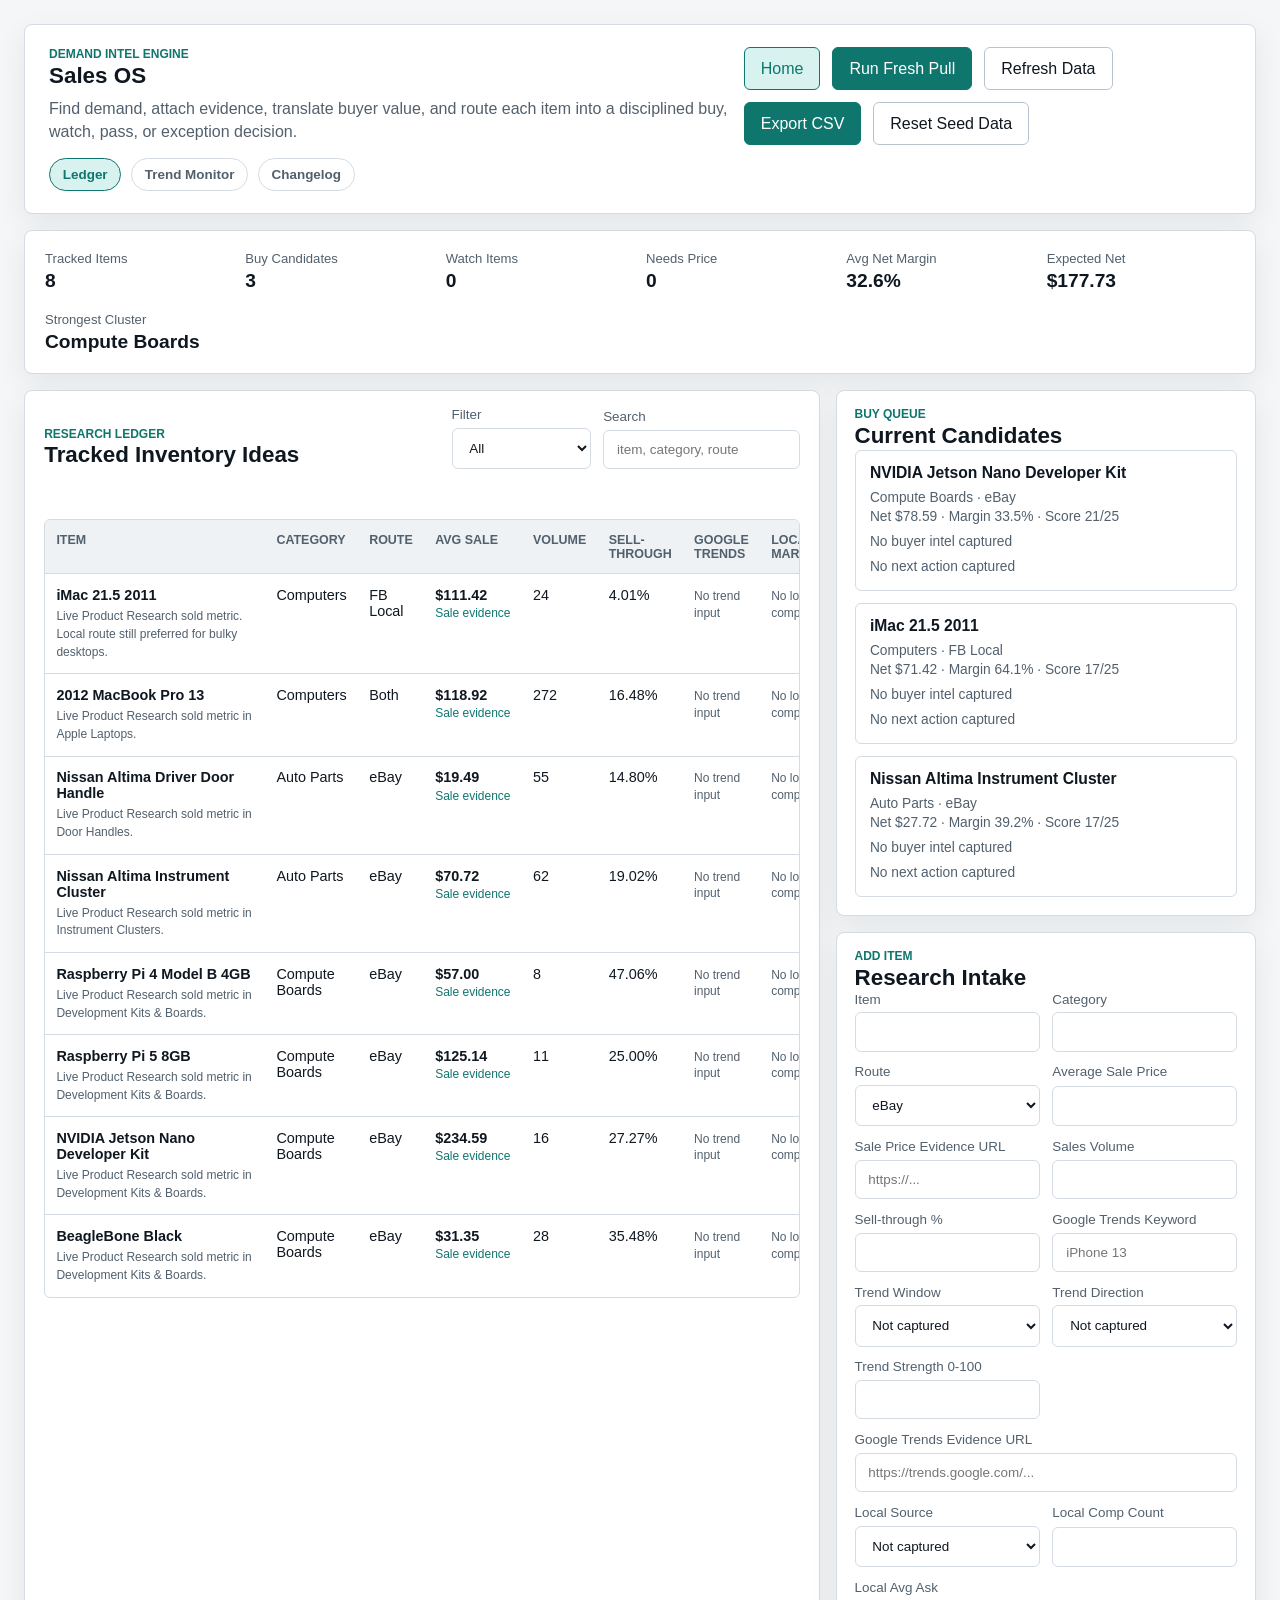
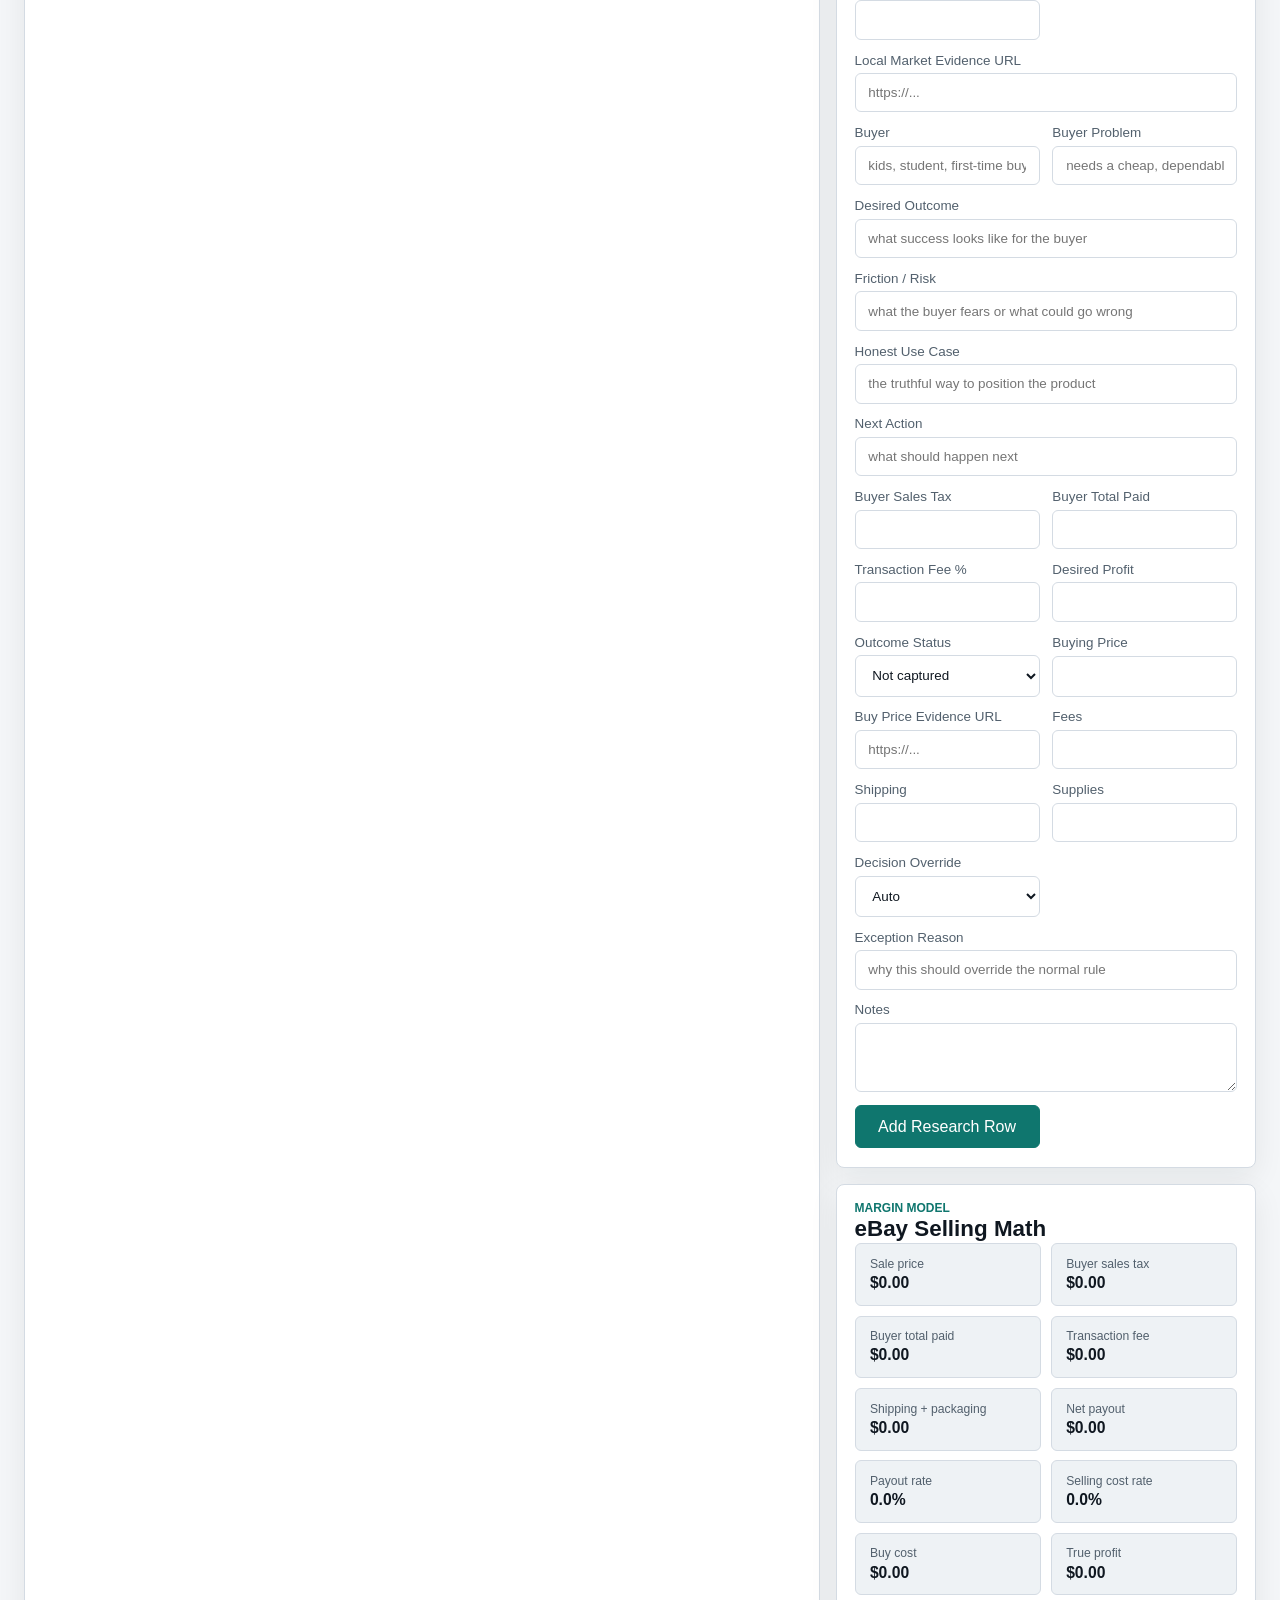
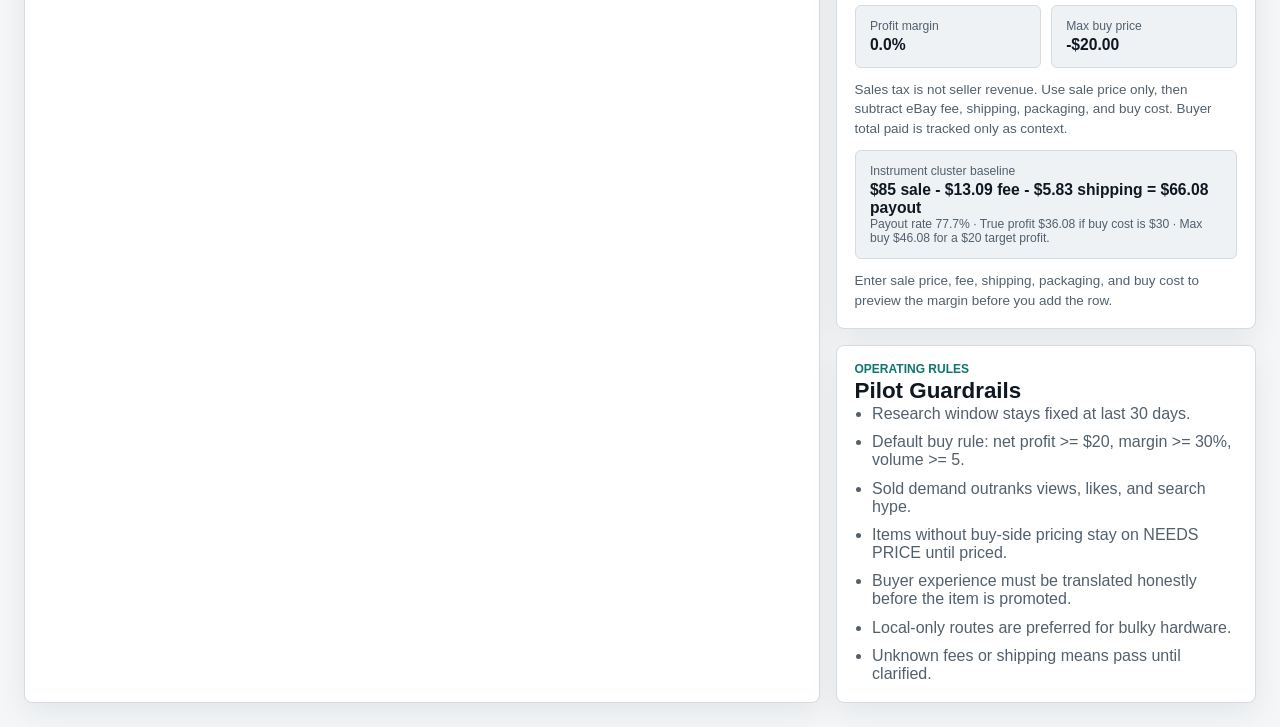
==== index.html @ a17eef6f "Sync latest Sales OS" ====
<!DOCTYPE html>
<html lang="en">
  <head>
    <meta charset="UTF-8" />
    <meta name="viewport" content="width=device-width, initial-scale=1.0" />
    <title>Sales OS</title>
    <link rel="stylesheet" href="./styles.css" />
  </head>
  <body>
    <div class="app-shell">
      <header class="topbar">
        <div>
          <p class="eyebrow">Demand Intel Engine</p>
          <h1>Sales OS</h1>
          <p class="subtle">
            Find demand, attach evidence, translate buyer value, and route each
            item into a disciplined buy, watch, pass, or exception decision.
          </p>
          <nav class="view-nav" aria-label="Views">
            <a href="./index.html" class="view-link is-active">Ledger</a>
            <a href="./trends.html" class="view-link">Trend Monitor</a>
            <a href="./changelog.html" class="view-link">Changelog</a>
          </nav>
        </div>
        <div class="topbar-actions">
          <a href="./index.html" class="button-link" aria-current="page">Home</a>
          <button id="runFreshPullButton" type="button">
            Run Fresh Pull
          </button>
          <button id="refreshDataButton" type="button" class="secondary">
            Refresh Data
          </button>
          <button id="exportCsvButton" type="button">Export CSV</button>
          <button id="resetButton" type="button" class="secondary">
            Reset Seed Data
          </button>
        </div>
      </header>

      <section class="summary-band" aria-label="Summary metrics">
        <div class="metric">
          <span class="metric-label">Tracked Items</span>
          <strong id="trackedItemsValue">0</strong>
        </div>
        <div class="metric">
          <span class="metric-label">Buy Candidates</span>
          <strong id="buyCandidatesValue">0</strong>
        </div>
        <div class="metric">
          <span class="metric-label">Watch Items</span>
          <strong id="watchCandidatesValue">0</strong>
        </div>
        <div class="metric">
          <span class="metric-label">Needs Price</span>
          <strong id="needsPriceValue">0</strong>
        </div>
        <div class="metric">
          <span class="metric-label">Avg Net Margin</span>
          <strong id="avgNetMarginValue">0%</strong>
        </div>
        <div class="metric">
          <span class="metric-label">Expected Net</span>
          <strong id="expectedNetValue">$0</strong>
        </div>
        <div class="metric">
          <span class="metric-label">Strongest Cluster</span>
          <strong id="strongestClusterValue">None</strong>
        </div>
      </section>

      <main class="workspace">
        <section class="primary-panel">
          <div class="section-header">
            <div>
              <p class="eyebrow">Research Ledger</p>
              <h2>Tracked Inventory Ideas</h2>
            </div>
            <div class="inline-controls">
              <label>
                Filter
                <select id="decisionFilter">
                  <option value="ALL">All</option>
                  <option value="BUY">BUY</option>
                  <option value="PASS">PASS</option>
                  <option value="NEEDS_PRICE">NEEDS PRICE</option>
                  <option value="WATCH">WATCH</option>
                  <option value="EXCEPTION">EXCEPTION</option>
                </select>
              </label>
              <label>
                Search
                <input
                  id="searchInput"
                  type="search"
                  placeholder="item, category, route"
                />
              </label>
            </div>
          </div>

          <div id="ledgerActionState" class="action-state" aria-live="polite"></div>

          <div class="table-wrap">
            <table>
              <thead>
                <tr>
                  <th>Item</th>
                  <th>Category</th>
                  <th>Route</th>
                  <th>Avg Sale</th>
                  <th>Volume</th>
                  <th>Sell-through</th>
                  <th>Google Trends</th>
                  <th>Local Market</th>
                  <th>Buy Price</th>
                  <th>Fees</th>
                  <th>Ship</th>
                  <th>Supplies</th>
                  <th>Net Profit</th>
                  <th>Net Margin</th>
                  <th>Score</th>
                  <th>Buyer Intel</th>
                  <th>Next Action</th>
                  <th>Decision</th>
                </tr>
              </thead>
              <tbody id="ledgerTableBody"></tbody>
            </table>
          </div>
        </section>

        <aside class="side-panel">
          <section class="panel-block">
            <div class="section-header compact">
              <div>
                <p class="eyebrow">Buy Queue</p>
                <h2>Current Candidates</h2>
              </div>
            </div>
            <div id="buyCandidatesList" class="stack-list"></div>
          </section>

          <section class="panel-block">
            <div class="section-header compact">
              <div>
                <p class="eyebrow">Add Item</p>
                <h2>Research Intake</h2>
              </div>
            </div>

            <form id="itemForm" class="item-form">
              <label>
                Item
                <input name="item" type="text" required />
              </label>
              <label>
                Category
                <input name="category" type="text" required />
              </label>
              <label>
                Route
                <select name="route">
                  <option>eBay</option>
                  <option>FB Local</option>
                  <option>Both</option>
                </select>
              </label>
              <label>
                Average Sale Price
                <input name="avgSalePrice" type="number" min="0" step="0.01" />
              </label>
              <label>
                Sale Price Evidence URL
                <input name="saleEvidenceUrl" type="url" placeholder="https://..." />
              </label>
              <label>
                Sales Volume
                <input name="salesVolume" type="number" min="0" step="1" />
              </label>
              <label>
                Sell-through %
                <input name="sellThrough" type="number" min="0" step="0.01" />
              </label>
              <label>
                Google Trends Keyword
                <input name="trendKeyword" type="text" placeholder="iPhone 13" />
              </label>
              <label>
                Trend Window
                <select name="trendWindow">
                  <option value="">Not captured</option>
                  <option value="7D">7D</option>
                  <option value="30D">30D</option>
                  <option value="90D">90D</option>
                  <option value="12M">12M</option>
                </select>
              </label>
              <label>
                Trend Direction
                <select name="trendDirection">
                  <option value="">Not captured</option>
                  <option value="UP">Up</option>
                  <option value="FLAT">Flat</option>
                  <option value="DOWN">Down</option>
                </select>
              </label>
              <label>
                Trend Strength 0-100
                <input name="trendScore" type="number" min="0" max="100" step="1" />
              </label>
              <label class="full-span">
                Google Trends Evidence URL
                <input name="trendEvidenceUrl" type="url" placeholder="https://trends.google.com/..." />
              </label>
              <label>
                Local Source
                <select name="localSource">
                  <option value="">Not captured</option>
                  <option value="FB Marketplace">FB Marketplace</option>
                  <option value="OfferUp">OfferUp</option>
                  <option value="Craigslist">Craigslist</option>
                  <option value="Mercari">Mercari</option>
                </select>
              </label>
              <label>
                Local Comp Count
                <input name="localCompCount" type="number" min="0" step="1" />
              </label>
              <label>
                Local Avg Ask
                <input name="localAvgPrice" type="number" min="0" step="0.01" />
              </label>
              <label class="full-span">
                Local Market Evidence URL
                <input name="localEvidenceUrl" type="url" placeholder="https://..." />
              </label>
              <label>
                Buyer
                <input name="buyerPersona" type="text" placeholder="kids, student, first-time buyer..." />
              </label>
              <label>
                Buyer Problem
                <input name="buyerProblem" type="text" placeholder="needs a cheap, dependable starter..." />
              </label>
              <label class="full-span">
                Desired Outcome
                <input name="desiredOutcome" type="text" placeholder="what success looks like for the buyer" />
              </label>
              <label class="full-span">
                Friction / Risk
                <input name="buyerFriction" type="text" placeholder="what the buyer fears or what could go wrong" />
              </label>
              <label class="full-span">
                Honest Use Case
                <input name="honestUseCase" type="text" placeholder="the truthful way to position the product" />
              </label>
              <label class="full-span">
                Next Action
                <input name="nextAction" type="text" placeholder="what should happen next" />
              </label>
              <label>
                Buyer Sales Tax
                <input name="buyerSalesTax" type="number" min="0" step="0.01" />
              </label>
              <label>
                Buyer Total Paid
                <input name="buyerTotalPaid" type="number" min="0" step="0.01" />
              </label>
              <label>
                Transaction Fee %
                <input name="transactionFeeRate" type="number" min="0" step="0.01" />
              </label>
              <label>
                Desired Profit
                <input name="desiredProfit" type="number" min="0" step="0.01" />
              </label>
              <label>
                Outcome Status
                <select name="outcomeStatus">
                  <option value="">Not captured</option>
                  <option value="WATCHING">Watching</option>
                  <option value="SOURCING">Sourcing</option>
                  <option value="LISTED">Listed</option>
                  <option value="SOLD">Sold</option>
                  <option value="FAILED">Failed</option>
                </select>
              </label>
              <label>
                Buying Price
                <input name="buyingPrice" type="number" min="0" step="0.01" />
              </label>
              <label>
                Buy Price Evidence URL
                <input name="buyEvidenceUrl" type="url" placeholder="https://..." />
              </label>
              <label>
                Fees
                <input name="fees" type="number" min="0" step="0.01" />
              </label>
              <label>
                Shipping
                <input name="shipping" type="number" min="0" step="0.01" />
              </label>
              <label>
                Supplies
                <input name="supplies" type="number" min="0" step="0.01" />
              </label>
              <label>
                Decision Override
                <select name="decisionStatus">
                  <option value="">Auto</option>
                  <option value="WATCH">WATCH</option>
                  <option value="EXCEPTION">EXCEPTION</option>
                </select>
              </label>
              <label class="full-span">
                Exception Reason
                <input name="exceptionReason" type="text" placeholder="why this should override the normal rule" />
              </label>
              <label class="full-span">
                Notes
                <textarea name="notes" rows="3"></textarea>
              </label>
              <button type="submit">Add Research Row</button>
            </form>
          </section>

          <section class="panel-block">
            <div class="section-header compact">
              <div>
                <p class="eyebrow">Margin Model</p>
                <h2>eBay Selling Math</h2>
              </div>
            </div>
            <div id="marginPreview" class="margin-preview"></div>
          </section>

          <section class="panel-block">
            <div class="section-header compact">
              <div>
                <p class="eyebrow">Operating Rules</p>
                <h2>Pilot Guardrails</h2>
              </div>
            </div>
            <ul class="rules-list">
              <li>Research window stays fixed at last 30 days.</li>
              <li>Default buy rule: net profit >= $20, margin >= 30%, volume >= 5.</li>
              <li>Sold demand outranks views, likes, and search hype.</li>
              <li>Items without buy-side pricing stay on NEEDS PRICE until priced.</li>
              <li>Buyer experience must be translated honestly before the item is promoted.</li>
              <li>Local-only routes are preferred for bulky hardware.</li>
              <li>Unknown fees or shipping means pass until clarified.</li>
            </ul>
          </section>
        </aside>
      </main>
    </div>

    <script src="./data/live-data.js?v=20260704-salesos-fixes-4"></script>
    <script src="./app.js?v=20260704-salesos-fixes-4"></script>
  </body>
</html>
---- styles.css ----
:root {
  color-scheme: light;
  --bg: #f4f6f8;
  --panel: #ffffff;
  --panel-muted: #eef2f5;
  --line: #d4dbe3;
  --line-strong: #b8c3cf;
  --text: #0f1720;
  --muted: #52606d;
  --accent: #0f766e;
  --accent-soft: #d7f2ef;
  --good: #146c2e;
  --good-soft: #dff5e4;
  --bad: #a43d1b;
  --bad-soft: #f8dfd7;
  --shadow: 0 10px 30px rgba(15, 23, 32, 0.07);
  --radius: 8px;
}

* {
  box-sizing: border-box;
}

body {
  margin: 0;
  font-family: Inter, Arial, Helvetica, sans-serif;
  color: var(--text);
  background: var(--bg);
}

button,
input,
select,
textarea {
  font: inherit;
}

button,
input,
select,
textarea {
  border: 1px solid var(--line);
  border-radius: 6px;
  background: #fff;
  color: var(--text);
}

button {
  padding: 0.72rem 1rem;
  background: var(--accent);
  color: #fff;
  border-color: var(--accent);
  cursor: pointer;
}

button.secondary {
  background: #fff;
  color: var(--text);
  border-color: var(--line-strong);
}

.button-link {
  display: inline-flex;
  align-items: center;
  justify-content: center;
  min-height: 42px;
  padding: 0.72rem 1rem;
  border: 1px solid var(--line-strong);
  border-radius: 6px;
  background: #fff;
  color: var(--text);
  text-decoration: none;
  font-weight: 500;
}

.button-link:hover {
  border-color: var(--line-strong);
}

.button-link[aria-current="page"] {
  background: var(--accent-soft);
  border-color: var(--accent);
  color: var(--accent);
}

button:hover,
input:hover,
select:hover,
textarea:hover {
  border-color: var(--line-strong);
}

input,
select,
textarea {
  width: 100%;
  padding: 0.7rem 0.8rem;
}

textarea {
  resize: vertical;
}

.app-shell {
  min-height: 100vh;
  padding: 1.5rem;
}

.topbar,
.summary-band,
.primary-panel,
.panel-block {
  background: var(--panel);
  border: 1px solid var(--line);
  border-radius: var(--radius);
  box-shadow: var(--shadow);
}

.topbar {
  display: flex;
  justify-content: space-between;
  gap: 1rem;
  padding: 1.4rem 1.5rem;
  align-items: flex-start;
}

.topbar h1,
.section-header h2 {
  margin: 0.1rem 0 0;
  font-size: 1.4rem;
  line-height: 1.2;
}

.eyebrow {
  margin: 0;
  text-transform: uppercase;
  letter-spacing: 0;
  font-size: 0.75rem;
  font-weight: 700;
  color: var(--accent);
}

.subtle {
  margin: 0.45rem 0 0;
  max-width: 58rem;
  color: var(--muted);
  line-height: 1.45;
}

.view-nav {
  display: flex;
  gap: 0.6rem;
  flex-wrap: wrap;
  margin-top: 0.9rem;
}

.view-link {
  display: inline-flex;
  align-items: center;
  justify-content: center;
  padding: 0.5rem 0.8rem;
  border: 1px solid var(--line);
  border-radius: 999px;
  color: var(--muted);
  background: #fff;
  text-decoration: none;
  font-size: 0.84rem;
  font-weight: 600;
}

.view-link.is-active {
  border-color: var(--accent);
  background: var(--accent-soft);
  color: var(--accent);
}

.topbar-actions {
  display: flex;
  gap: 0.75rem;
  flex-wrap: wrap;
}

.summary-band {
  margin-top: 1rem;
  padding: 1rem 1.25rem;
  display: grid;
  gap: 0.75rem;
  grid-template-columns: repeat(6, minmax(0, 1fr));
}

.metric {
  min-width: 0;
  padding: 0.25rem 0;
}

.metric-label {
  display: block;
  color: var(--muted);
  font-size: 0.82rem;
}

.metric strong {
  display: block;
  margin-top: 0.25rem;
  font-size: 1.2rem;
}

.workspace {
  display: grid;
  grid-template-columns: minmax(0, 1.8fr) minmax(320px, 0.95fr);
  gap: 1rem;
  margin-top: 1rem;
}

.primary-panel {
  padding: 1rem 1.2rem 1.2rem;
}

.side-panel {
  display: grid;
  gap: 1rem;
  align-content: start;
}

.panel-block {
  padding: 1rem 1.1rem 1.15rem;
}

.section-header {
  display: flex;
  justify-content: space-between;
  align-items: end;
  gap: 1rem;
}

.section-header.compact {
  align-items: start;
}

.inline-controls {
  display: flex;
  gap: 0.75rem;
  align-items: end;
  flex-wrap: wrap;
}

.inline-controls label,
.item-form label {
  color: var(--muted);
  font-size: 0.84rem;
  display: grid;
  gap: 0.35rem;
}

.table-wrap {
  margin-top: 1rem;
  overflow: auto;
  border: 1px solid var(--line);
  border-radius: 6px;
}

.action-state {
  min-height: 1.25rem;
  margin-top: 0.85rem;
  color: var(--accent);
  font-size: 0.84rem;
  font-weight: 600;
}

.discovery-panel {
  margin-top: 1rem;
  padding: 1rem;
  border: 1px solid var(--line);
  border-radius: 6px;
  background: var(--panel-muted);
}

.discovery-card {
  padding: 0.9rem 1rem;
  border: 1px solid var(--line);
  border-radius: 6px;
  background: #fff;
}

.discovery-card h3 {
  margin: 0;
  font-size: 1rem;
}

.discovery-card p {
  margin: 0.35rem 0 0;
  color: var(--muted);
  font-size: 0.86rem;
  line-height: 1.45;
}

.discovery-card-actions {
  display: flex;
  gap: 0.6rem;
  align-items: center;
  flex-wrap: wrap;
  margin-top: 0.8rem;
}

.discovery-card-actions button[disabled] {
  cursor: default;
  opacity: 0.72;
}

table {
  width: 100%;
  border-collapse: collapse;
  min-width: 1680px;
}

thead {
  background: var(--panel-muted);
}

th,
td {
  padding: 0.8rem 0.7rem;
  border-bottom: 1px solid var(--line);
  text-align: left;
  vertical-align: top;
  font-size: 0.9rem;
}

th {
  color: var(--muted);
  font-size: 0.78rem;
  text-transform: uppercase;
}

tbody tr:last-child td {
  border-bottom: 0;
}

.row-item {
  min-width: 220px;
}

.row-item strong {
  display: block;
  margin-bottom: 0.25rem;
}

.row-item small,
.supporting-text {
  color: var(--muted);
  line-height: 1.4;
}

.numeric {
  white-space: nowrap;
}

.trend-up {
  color: var(--good);
  font-weight: 700;
}

.trend-down {
  color: var(--bad);
  font-weight: 700;
}

.trend-flat {
  color: var(--muted);
  font-weight: 700;
}

.sparkline {
  letter-spacing: 0;
  font-size: 0.95rem;
}

.price-cell {
  display: grid;
  gap: 0.2rem;
}

.trend-signal-cell {
  display: grid;
  gap: 0.2rem;
  min-width: 148px;
}

.single-column {
  display: block;
}

.changelog-list {
  display: grid;
  gap: 1rem;
  margin-top: 1rem;
}

.change-entry {
  border: 1px solid var(--line);
  border-radius: 6px;
  padding: 1rem 1.1rem;
  background: var(--panel-muted);
}

.change-entry-head {
  display: flex;
  align-items: flex-start;
  justify-content: space-between;
  gap: 1rem;
}

.change-entry h3 {
  margin: 0.15rem 0 0;
  font-size: 1rem;
}

.price-value {
  font-weight: 600;
}

.evidence-link,
.missing-evidence {
  font-size: 0.75rem;
  line-height: 1.2;
}

.evidence-link {
  color: var(--accent);
  text-decoration: none;
}

.evidence-link:hover {
  text-decoration: underline;
}

.missing-evidence {
  color: var(--muted);
}

.decision-pill,
.score-pill {
  display: inline-flex;
  align-items: center;
  justify-content: center;
  min-width: 64px;
  padding: 0.35rem 0.6rem;
  border-radius: 999px;
  font-size: 0.78rem;
  font-weight: 700;
}

.decision-buy {
  color: var(--good);
  background: var(--good-soft);
}

.decision-pass {
  color: var(--bad);
  background: var(--bad-soft);
}

.decision-needs-price {
  color: #8a5a00;
  background: #fff2c2;
}

.decision-watch {
  color: #2c5fb5;
  background: #dce9fb;
}

.decision-exception {
  color: #7c3aed;
  background: #ece3ff;
}

.score-pill {
  min-width: 54px;
  color: var(--accent);
  background: var(--accent-soft);
}

.buyer-intel-cell {
  display: grid;
  gap: 0.2rem;
  min-width: 220px;
}

.buyer-intel-cell strong {
  font-size: 0.84rem;
}

.buyer-action-cell {
  min-width: 180px;
  color: var(--muted);
  font-size: 0.84rem;
  line-height: 1.35;
}

.stack-list {
  display: grid;
  gap: 0.75rem;
}

.candidate {
  padding: 0.85rem 0.9rem;
  border: 1px solid var(--line);
  border-radius: 6px;
  background: #fff;
}

.candidate h3 {
  margin: 0;
  font-size: 0.98rem;
}

.candidate p {
  margin: 0.35rem 0 0;
  color: var(--muted);
  font-size: 0.86rem;
  line-height: 1.4;
}

.margin-preview {
  display: grid;
  gap: 0.75rem;
}

.margin-preview-grid {
  display: grid;
  gap: 0.6rem;
  grid-template-columns: repeat(2, minmax(0, 1fr));
}

.margin-preview-grid > div,
.margin-baseline {
  border: 1px solid var(--line);
  border-radius: 6px;
  background: var(--panel-muted);
  padding: 0.8rem 0.9rem;
}

.margin-preview-grid span,
.margin-baseline span {
  display: block;
  color: var(--muted);
  font-size: 0.76rem;
}

.margin-preview-grid strong,
.margin-baseline strong {
  display: block;
  margin-top: 0.2rem;
  font-size: 0.98rem;
}

.margin-note {
  margin: 0;
  color: var(--muted);
  font-size: 0.84rem;
  line-height: 1.45;
}

.empty-state {
  padding: 1rem;
  border: 1px dashed var(--line-strong);
  border-radius: 6px;
  color: var(--muted);
  background: var(--panel-muted);
}

.item-form {
  display: grid;
  gap: 0.8rem;
  grid-template-columns: repeat(2, minmax(0, 1fr));
}

.item-form .full-span {
  grid-column: 1 / -1;
}

.rules-list {
  margin: 0;
  padding-left: 1.1rem;
  color: var(--muted);
  display: grid;
  gap: 0.65rem;
}

@media (max-width: 1120px) {
  .summary-band {
    grid-template-columns: repeat(3, minmax(0, 1fr));
  }

  .workspace {
    grid-template-columns: 1fr;
  }
}

@media (max-width: 720px) {
  .app-shell {
    padding: 1rem;
  }

  .topbar,
  .summary-band,
  .primary-panel,
  .panel-block {
    padding-left: 1rem;
    padding-right: 1rem;
  }

  .summary-band {
    grid-template-columns: repeat(2, minmax(0, 1fr));
  }

  .topbar {
    flex-direction: column;
  }

  .topbar-actions,
  .inline-controls {
    width: 100%;
  }

  .inline-controls label {
    min-width: 0;
    flex: 1 1 180px;
  }

  .item-form {
    grid-template-columns: 1fr;
  }
}
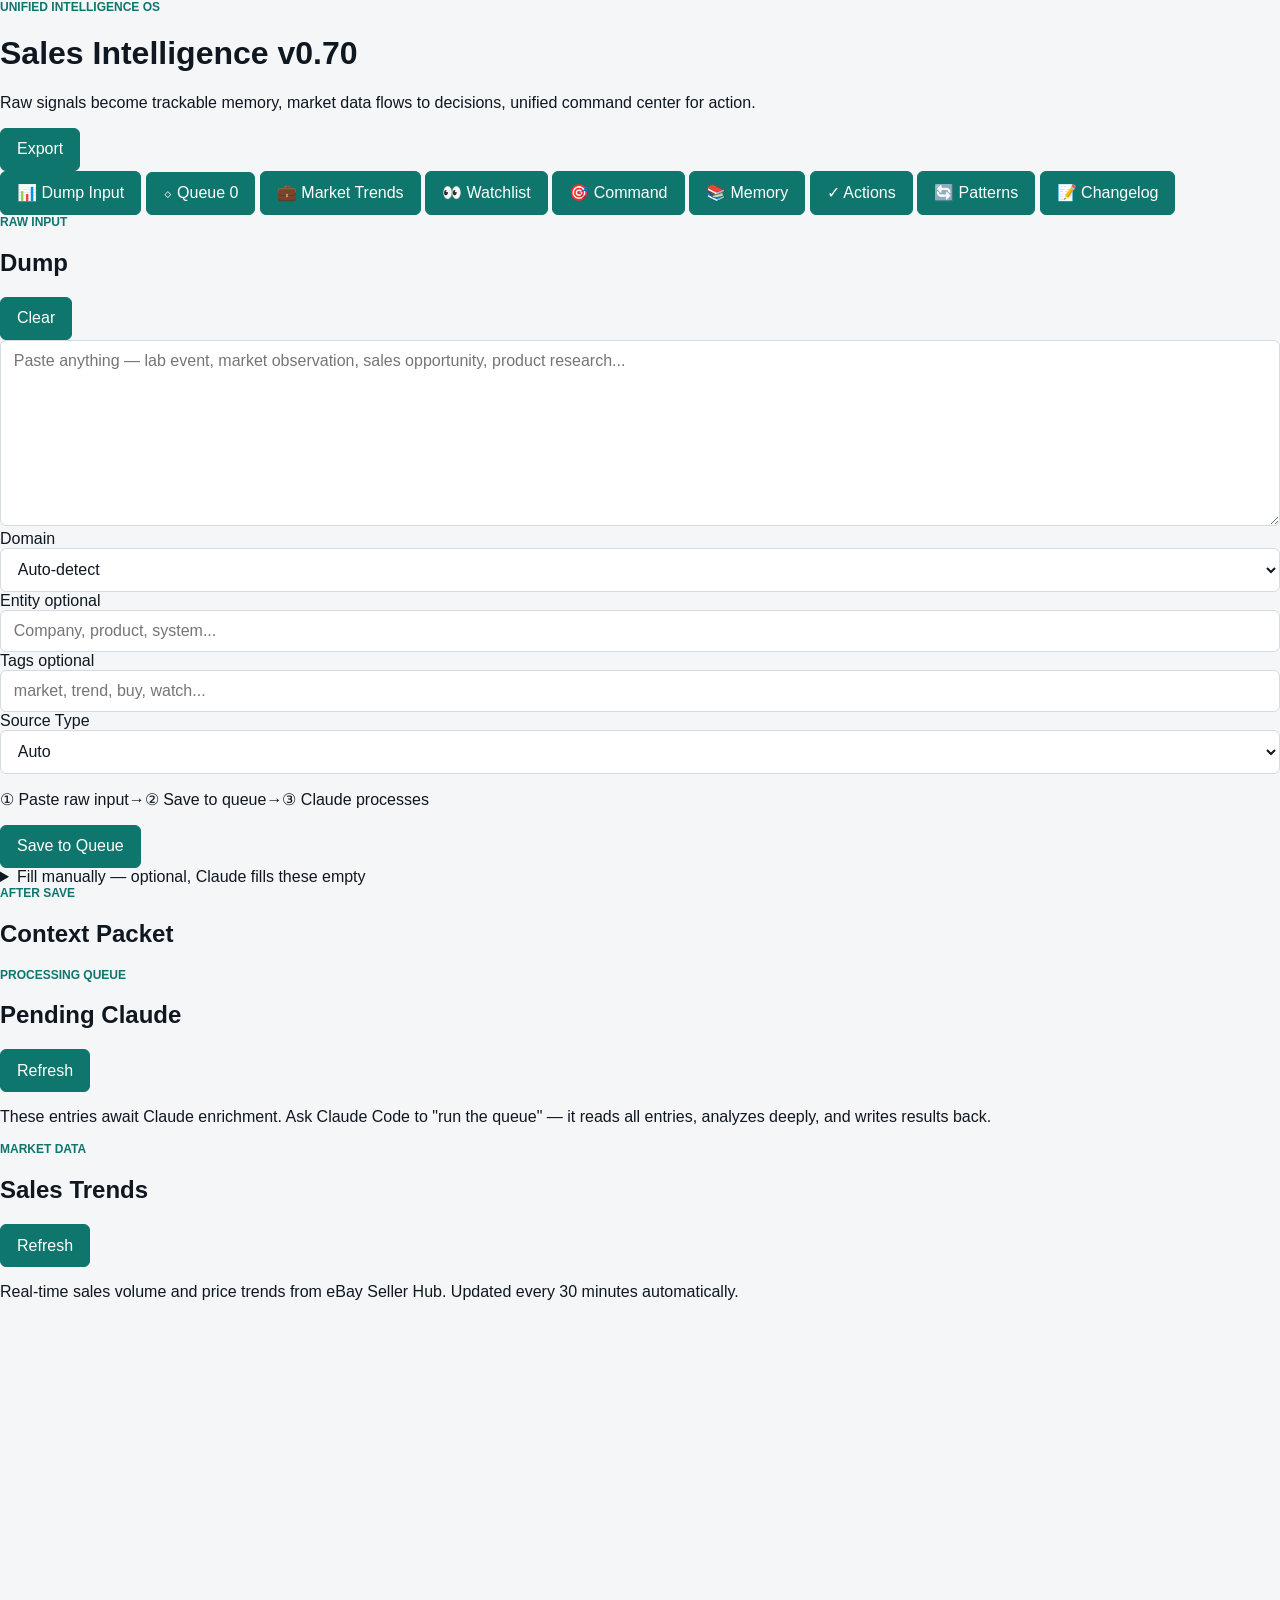
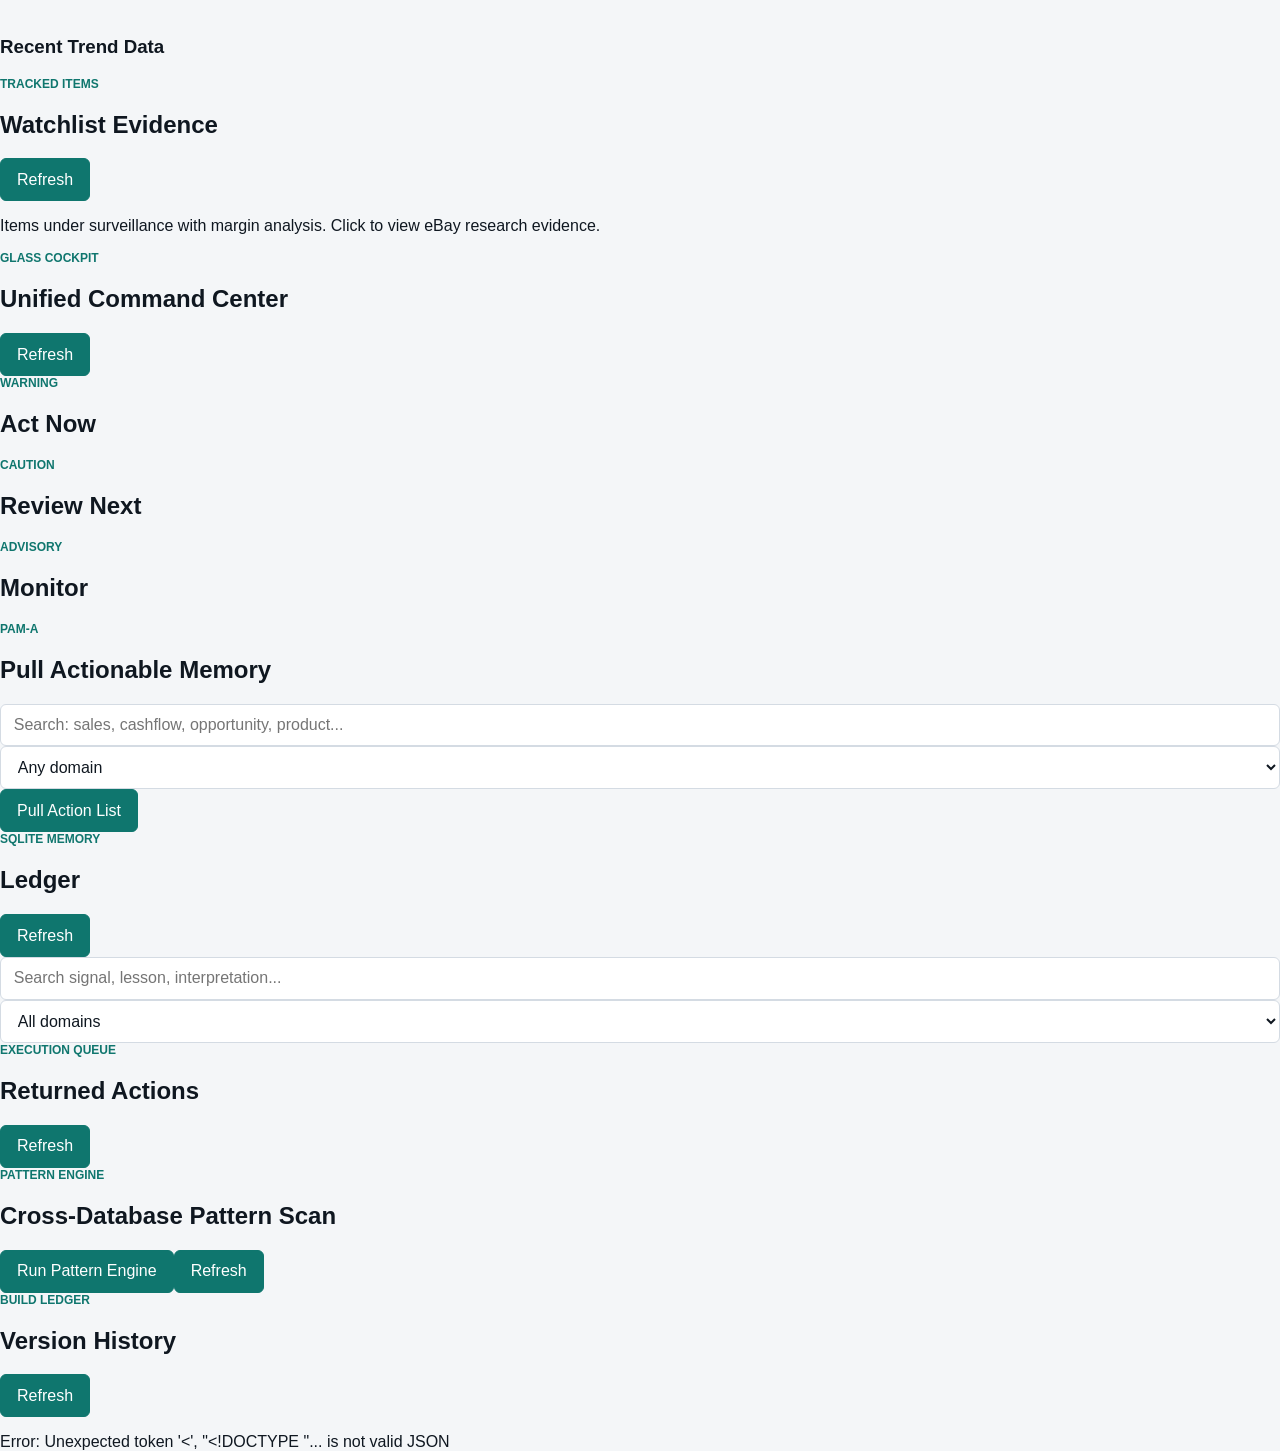
==== commit b5339691: "Build v0.70 — Unified Sales Intelligence OS Combine Info Analyzer OS (intelligence) + Sales OS (mark" ====
--- a/index.html
+++ b/index.html
@@ -1,362 +1,200 @@
-<!DOCTYPE html>
+<!doctype html>
 <html lang="en">
-  <head>
-    <meta charset="UTF-8" />
-    <meta name="viewport" content="width=device-width, initial-scale=1.0" />
-    <title>Sales OS</title>
-    <link rel="stylesheet" href="./styles.css" />
-  </head>
-  <body>
-    <div class="app-shell">
-      <header class="topbar">
-        <div>
-          <p class="eyebrow">Demand Intel Engine</p>
-          <h1>Sales OS</h1>
-          <p class="subtle">
-            Find demand, attach evidence, translate buyer value, and route each
-            item into a disciplined buy, watch, pass, or exception decision.
-          </p>
-          <nav class="view-nav" aria-label="Views">
-            <a href="./index.html" class="view-link is-active">Ledger</a>
-            <a href="./trends.html" class="view-link">Trend Monitor</a>
-            <a href="./changelog.html" class="view-link">Changelog</a>
-          </nav>
-        </div>
-        <div class="topbar-actions">
-          <a href="./index.html" class="button-link" aria-current="page">Home</a>
-          <button id="runFreshPullButton" type="button">
-            Run Fresh Pull
-          </button>
-          <button id="refreshDataButton" type="button" class="secondary">
-            Refresh Data
-          </button>
-          <button id="exportCsvButton" type="button">Export CSV</button>
-          <button id="resetButton" type="button" class="secondary">
-            Reset Seed Data
-          </button>
-        </div>
-      </header>
-
-      <section class="summary-band" aria-label="Summary metrics">
-        <div class="metric">
-          <span class="metric-label">Tracked Items</span>
-          <strong id="trackedItemsValue">0</strong>
-        </div>
-        <div class="metric">
-          <span class="metric-label">Buy Candidates</span>
-          <strong id="buyCandidatesValue">0</strong>
-        </div>
-        <div class="metric">
-          <span class="metric-label">Watch Items</span>
-          <strong id="watchCandidatesValue">0</strong>
-        </div>
-        <div class="metric">
-          <span class="metric-label">Needs Price</span>
-          <strong id="needsPriceValue">0</strong>
-        </div>
-        <div class="metric">
-          <span class="metric-label">Avg Net Margin</span>
-          <strong id="avgNetMarginValue">0%</strong>
-        </div>
-        <div class="metric">
-          <span class="metric-label">Expected Net</span>
-          <strong id="expectedNetValue">$0</strong>
-        </div>
-        <div class="metric">
-          <span class="metric-label">Strongest Cluster</span>
-          <strong id="strongestClusterValue">None</strong>
-        </div>
-      </section>
-
-      <main class="workspace">
-        <section class="primary-panel">
-          <div class="section-header">
-            <div>
-              <p class="eyebrow">Research Ledger</p>
-              <h2>Tracked Inventory Ideas</h2>
+<head>
+  <meta charset="utf-8" />
+  <meta name="viewport" content="width=device-width, initial-scale=1" />
+  <title>Sales Intelligence OS v0.70</title>
+  <link rel="stylesheet" href="/styles.css" />
+</head>
+<body>
+  <header class="app-header">
+    <div>
+      <p class="eyebrow">Unified Intelligence OS</p>
+      <h1>Sales Intelligence <span>v0.70</span></h1>
+      <p class="subtitle">Raw signals become trackable memory, market data flows to decisions, unified command center for action.</p>
+    </div>
+    <button id="exportBtn" class="ghost small">Export</button>
+  </header>
+
+  <nav class="tabs">
+    <button class="tab active" data-tab="dump">📊 Dump Input</button>
+    <button class="tab" data-tab="queue">⬦ Queue <span id="queueBadge" class="queue-badge hidden">0</span></button>
+    <button class="tab" data-tab="sales">💼 Market Trends</button>
+    <button class="tab" data-tab="watchlist">👀 Watchlist</button>
+    <button class="tab" data-tab="command">🎯 Command</button>
+    <button class="tab" data-tab="memory">📚 Memory</button>
+    <button class="tab" data-tab="actions">✓ Actions</button>
+    <button class="tab" data-tab="patterns">🔄 Patterns</button>
+    <button class="tab" data-tab="changelog">📝 Changelog</button>
+  </nav>
+
+  <main>
+
+    <!-- DUMP TAB ─────────────────────────────────── -->
+    <section id="dump" class="panel active">
+      <div class="card hero">
+        <div class="card-head">
+          <div><p class="eyebrow">Raw Input</p><h2>Dump</h2></div>
+          <button id="clearBtn" class="ghost small">Clear</button>
+        </div>
+        <textarea id="rawInput" rows="9" placeholder="Paste anything — lab event, market observation, sales opportunity, product research..."></textarea>
+        <div class="grid two hint-grid">
+          <label>Domain
+            <select id="domainInput">
+              <option value="">Auto-detect</option><option>Lab</option><option>Investing</option><option>Business</option><option>Career</option><option>Fitness</option><option>Network+</option><option>Music</option><option>AI Project</option><option>Personal Finance</option><option>Personal Preference</option><option>Other</option>
+            </select>
+          </label>
+          <label>Entity <span class="label-hint">optional</span><input id="entityInput" placeholder="Company, product, system..." /></label>
+          <label>Tags <span class="label-hint">optional</span><input id="tagsInput" placeholder="market, trend, buy, watch..." /></label>
+          <label>Source Type
+            <select id="sourceTypeInput">
+              <option value="">Auto</option><option>Observation</option><option>Document</option><option>Conversation</option><option>Measurement</option><option>Question</option><option>Idea</option><option>Event</option><option>Preference</option><option>Result</option>
+            </select>
+          </label>
+        </div>
+        <p class="workflow-guide"><span>① Paste raw input</span><span class="wf-sep">→</span><span>② Save to queue</span><span class="wf-sep">→</span><span>③ Claude processes</span></p>
+        <div class="buttons">
+          <button id="saveBtn" class="primary">Save to Queue</button>
+        </div>
+        <div id="aiStatusNote" class="ai-status-note hidden"></div>
+      </div>
+
+      <details class="contract-panel" id="contractDetails">
+        <summary class="contract-toggle">
+          Fill manually <span class="contract-toggle-hint">— optional, Claude fills these</span>
+          <span id="draftPill" class="pill muted" style="margin-left:auto">empty</span>
+        </summary>
+        <div class="card contract-card">
+          <p class="field-hint">Pre-fill any fields you know. Leave empty for Claude to analyze.</p>
+          <div class="grid one">
+            <label>Title<input id="titleInput" /></label>
+            <div class="grid two">
+              <label>Signal Type<select id="signalRoleInput"><option>action</option><option>watch</option><option>pattern</option><option>risk</option><option>opportunity</option><option>contradiction</option><option>proof</option></select></label>
+              <label>Confidence<select id="confidenceInput"><option>Low</option><option selected>Medium</option><option>High</option></select></label>
             </div>
-            <div class="inline-controls">
-              <label>
-                Filter
-                <select id="decisionFilter">
-                  <option value="ALL">All</option>
-                  <option value="BUY">BUY</option>
-                  <option value="PASS">PASS</option>
-                  <option value="NEEDS_PRICE">NEEDS PRICE</option>
-                  <option value="WATCH">WATCH</option>
-                  <option value="EXCEPTION">EXCEPTION</option>
-                </select>
-              </label>
-              <label>
-                Search
-                <input
-                  id="searchInput"
-                  type="search"
-                  placeholder="item, category, route"
-                />
-              </label>
-            </div>
+            <label>Signal<textarea id="signalInput" rows="2" placeholder="Key takeaway"></textarea></label>
+            <label>Interpretation<textarea id="interpretationInput" rows="2" placeholder="What it means for decisions"></textarea></label>
           </div>
-
-          <div id="ledgerActionState" class="action-state" aria-live="polite"></div>
-
-          <div class="table-wrap">
-            <table>
-              <thead>
-                <tr>
-                  <th>Item</th>
-                  <th>Category</th>
-                  <th>Route</th>
-                  <th>Avg Sale</th>
-                  <th>Volume</th>
-                  <th>Sell-through</th>
-                  <th>Google Trends</th>
-                  <th>Local Market</th>
-                  <th>Buy Price</th>
-                  <th>Fees</th>
-                  <th>Ship</th>
-                  <th>Supplies</th>
-                  <th>Net Profit</th>
-                  <th>Net Margin</th>
-                  <th>Score</th>
-                  <th>Buyer Intel</th>
-                  <th>Next Action</th>
-                  <th>Decision</th>
-                </tr>
-              </thead>
-              <tbody id="ledgerTableBody"></tbody>
-            </table>
+          <div class="buttons" style="margin-top:14px">
+            <button id="codifyBtn" class="secondary">Translate Signal</button>
           </div>
-        </section>
-
-        <aside class="side-panel">
-          <section class="panel-block">
-            <div class="section-header compact">
-              <div>
-                <p class="eyebrow">Buy Queue</p>
-                <h2>Current Candidates</h2>
-              </div>
-            </div>
-            <div id="buyCandidatesList" class="stack-list"></div>
-          </section>
-
-          <section class="panel-block">
-            <div class="section-header compact">
-              <div>
-                <p class="eyebrow">Add Item</p>
-                <h2>Research Intake</h2>
-              </div>
-            </div>
-
-            <form id="itemForm" class="item-form">
-              <label>
-                Item
-                <input name="item" type="text" required />
-              </label>
-              <label>
-                Category
-                <input name="category" type="text" required />
-              </label>
-              <label>
-                Route
-                <select name="route">
-                  <option>eBay</option>
-                  <option>FB Local</option>
-                  <option>Both</option>
-                </select>
-              </label>
-              <label>
-                Average Sale Price
-                <input name="avgSalePrice" type="number" min="0" step="0.01" />
-              </label>
-              <label>
-                Sale Price Evidence URL
-                <input name="saleEvidenceUrl" type="url" placeholder="https://..." />
-              </label>
-              <label>
-                Sales Volume
-                <input name="salesVolume" type="number" min="0" step="1" />
-              </label>
-              <label>
-                Sell-through %
-                <input name="sellThrough" type="number" min="0" step="0.01" />
-              </label>
-              <label>
-                Google Trends Keyword
-                <input name="trendKeyword" type="text" placeholder="iPhone 13" />
-              </label>
-              <label>
-                Trend Window
-                <select name="trendWindow">
-                  <option value="">Not captured</option>
-                  <option value="7D">7D</option>
-                  <option value="30D">30D</option>
-                  <option value="90D">90D</option>
-                  <option value="12M">12M</option>
-                </select>
-              </label>
-              <label>
-                Trend Direction
-                <select name="trendDirection">
-                  <option value="">Not captured</option>
-                  <option value="UP">Up</option>
-                  <option value="FLAT">Flat</option>
-                  <option value="DOWN">Down</option>
-                </select>
-              </label>
-              <label>
-                Trend Strength 0-100
-                <input name="trendScore" type="number" min="0" max="100" step="1" />
-              </label>
-              <label class="full-span">
-                Google Trends Evidence URL
-                <input name="trendEvidenceUrl" type="url" placeholder="https://trends.google.com/..." />
-              </label>
-              <label>
-                Local Source
-                <select name="localSource">
-                  <option value="">Not captured</option>
-                  <option value="FB Marketplace">FB Marketplace</option>
-                  <option value="OfferUp">OfferUp</option>
-                  <option value="Craigslist">Craigslist</option>
-                  <option value="Mercari">Mercari</option>
-                </select>
-              </label>
-              <label>
-                Local Comp Count
-                <input name="localCompCount" type="number" min="0" step="1" />
-              </label>
-              <label>
-                Local Avg Ask
-                <input name="localAvgPrice" type="number" min="0" step="0.01" />
-              </label>
-              <label class="full-span">
-                Local Market Evidence URL
-                <input name="localEvidenceUrl" type="url" placeholder="https://..." />
-              </label>
-              <label>
-                Buyer
-                <input name="buyerPersona" type="text" placeholder="kids, student, first-time buyer..." />
-              </label>
-              <label>
-                Buyer Problem
-                <input name="buyerProblem" type="text" placeholder="needs a cheap, dependable starter..." />
-              </label>
-              <label class="full-span">
-                Desired Outcome
-                <input name="desiredOutcome" type="text" placeholder="what success looks like for the buyer" />
-              </label>
-              <label class="full-span">
-                Friction / Risk
-                <input name="buyerFriction" type="text" placeholder="what the buyer fears or what could go wrong" />
-              </label>
-              <label class="full-span">
-                Honest Use Case
-                <input name="honestUseCase" type="text" placeholder="the truthful way to position the product" />
-              </label>
-              <label class="full-span">
-                Next Action
-                <input name="nextAction" type="text" placeholder="what should happen next" />
-              </label>
-              <label>
-                Buyer Sales Tax
-                <input name="buyerSalesTax" type="number" min="0" step="0.01" />
-              </label>
-              <label>
-                Buyer Total Paid
-                <input name="buyerTotalPaid" type="number" min="0" step="0.01" />
-              </label>
-              <label>
-                Transaction Fee %
-                <input name="transactionFeeRate" type="number" min="0" step="0.01" />
-              </label>
-              <label>
-                Desired Profit
-                <input name="desiredProfit" type="number" min="0" step="0.01" />
-              </label>
-              <label>
-                Outcome Status
-                <select name="outcomeStatus">
-                  <option value="">Not captured</option>
-                  <option value="WATCHING">Watching</option>
-                  <option value="SOURCING">Sourcing</option>
-                  <option value="LISTED">Listed</option>
-                  <option value="SOLD">Sold</option>
-                  <option value="FAILED">Failed</option>
-                </select>
-              </label>
-              <label>
-                Buying Price
-                <input name="buyingPrice" type="number" min="0" step="0.01" />
-              </label>
-              <label>
-                Buy Price Evidence URL
-                <input name="buyEvidenceUrl" type="url" placeholder="https://..." />
-              </label>
-              <label>
-                Fees
-                <input name="fees" type="number" min="0" step="0.01" />
-              </label>
-              <label>
-                Shipping
-                <input name="shipping" type="number" min="0" step="0.01" />
-              </label>
-              <label>
-                Supplies
-                <input name="supplies" type="number" min="0" step="0.01" />
-              </label>
-              <label>
-                Decision Override
-                <select name="decisionStatus">
-                  <option value="">Auto</option>
-                  <option value="WATCH">WATCH</option>
-                  <option value="EXCEPTION">EXCEPTION</option>
-                </select>
-              </label>
-              <label class="full-span">
-                Exception Reason
-                <input name="exceptionReason" type="text" placeholder="why this should override the normal rule" />
-              </label>
-              <label class="full-span">
-                Notes
-                <textarea name="notes" rows="3"></textarea>
-              </label>
-              <button type="submit">Add Research Row</button>
-            </form>
-          </section>
-
-          <section class="panel-block">
-            <div class="section-header compact">
-              <div>
-                <p class="eyebrow">Margin Model</p>
-                <h2>eBay Selling Math</h2>
-              </div>
-            </div>
-            <div id="marginPreview" class="margin-preview"></div>
-          </section>
-
-          <section class="panel-block">
-            <div class="section-header compact">
-              <div>
-                <p class="eyebrow">Operating Rules</p>
-                <h2>Pilot Guardrails</h2>
-              </div>
-            </div>
-            <ul class="rules-list">
-              <li>Research window stays fixed at last 30 days.</li>
-              <li>Default buy rule: net profit >= $20, margin >= 30%, volume >= 5.</li>
-              <li>Sold demand outranks views, likes, and search hype.</li>
-              <li>Items without buy-side pricing stay on NEEDS PRICE until priced.</li>
-              <li>Buyer experience must be translated honestly before the item is promoted.</li>
-              <li>Local-only routes are preferred for bulky hardware.</li>
-              <li>Unknown fees or shipping means pass until clarified.</li>
-            </ul>
-          </section>
-        </aside>
-      </main>
-    </div>
-
-    <script src="./data/live-data.js?v=20260704-salesos-fixes-4"></script>
-    <script src="./app.js?v=20260704-salesos-fixes-4"></script>
-  </body>
+        </div>
+      </details>
+
+      <div class="card">
+        <div class="card-head"><div><p class="eyebrow">After Save</p><h2>Context Packet</h2></div></div>
+        <div id="saveOutput" class="list"></div>
+      </div>
+    </section>
+
+    <!-- QUEUE TAB ────────────────────────────────── -->
+    <section id="queue" class="panel">
+      <div class="card hero">
+        <div class="card-head">
+          <div><p class="eyebrow">Processing Queue</p><h2>Pending Claude</h2></div>
+          <button id="refreshQueue" class="ghost small">Refresh</button>
+        </div>
+        <p class="field-hint">These entries await Claude enrichment. Ask Claude Code to "run the queue" — it reads all entries, analyzes deeply, and writes results back.</p>
+        <div id="queueMeta" class="stats"></div>
+      </div>
+      <div id="queueList" class="list"></div>
+    </section>
+
+    <!-- MARKET TRENDS TAB ─────────────────────────── -->
+    <section id="sales" class="panel">
+      <div class="card hero">
+        <div class="card-head">
+          <div><p class="eyebrow">Market Data</p><h2>Sales Trends</h2></div>
+          <button id="refreshTrends" class="ghost small">Refresh</button>
+        </div>
+        <p class="field-hint">Real-time sales volume and price trends from eBay Seller Hub. Updated every 30 minutes automatically.</p>
+      </div>
+      <div class="card">
+        <div id="trendsChart" style="height: 300px;"></div>
+      </div>
+      <div class="card">
+        <div class="card-head"><h3>Recent Trend Data</h3></div>
+        <div id="trendsList" class="list"></div>
+      </div>
+    </section>
+
+    <!-- WATCHLIST TAB ────────────────────────────── -->
+    <section id="watchlist" class="panel">
+      <div class="card hero">
+        <div class="card-head">
+          <div><p class="eyebrow">Tracked Items</p><h2>Watchlist Evidence</h2></div>
+          <button id="refreshWatchlist" class="ghost small">Refresh</button>
+        </div>
+        <p class="field-hint">Items under surveillance with margin analysis. Click to view eBay research evidence.</p>
+        <div id="watchlistMeta" class="stats"></div>
+      </div>
+      <div id="watchlistList" class="list"></div>
+    </section>
+
+    <!-- COMMAND CENTER TAB ────────────────────────– -->
+    <section id="command" class="panel">
+      <div class="card hero">
+        <div class="card-head">
+          <div><p class="eyebrow">Glass Cockpit</p><h2>Unified Command Center</h2></div>
+          <button id="refreshCommand" class="ghost small">Refresh</button>
+        </div>
+        <div id="commandStats" class="stats"></div>
+      </div>
+      <div class="grid three cockpit-grid">
+        <div class="card cockpit-card warning"><div class="card-head"><div><p class="eyebrow">Warning</p><h2>Act Now</h2></div></div><div id="warningLane" class="list"></div></div>
+        <div class="card cockpit-card caution"><div class="card-head"><div><p class="eyebrow">Caution</p><h2>Review Next</h2></div></div><div id="cautionLane" class="list"></div></div>
+        <div class="card cockpit-card advisory"><div class="card-head"><div><p class="eyebrow">Advisory</p><h2>Monitor</h2></div></div><div id="advisoryLane" class="list"></div></div>
+      </div>
+      <div class="card">
+        <div class="card-head"><div><p class="eyebrow">PAM-A</p><h2>Pull Actionable Memory</h2></div></div>
+        <div class="grid two">
+          <input id="pullInput" placeholder="Search: sales, cashflow, opportunity, product..." />
+          <select id="pullDomain"><option value="">Any domain</option><option>Lab</option><option>Investing</option><option>Business</option></select>
+        </div>
+        <div class="buttons"><button id="pullBtn" class="primary">Pull Action List</button></div>
+      </div>
+    </section>
+
+    <!-- MEMORY DB TAB ────────────────────────────── -->
+    <section id="memory" class="panel">
+      <div class="card">
+        <div class="card-head"><div><p class="eyebrow">SQLite Memory</p><h2>Ledger</h2></div><button id="refreshMemory" class="ghost small">Refresh</button></div>
+        <div class="grid two">
+          <input id="searchInput" placeholder="Search signal, lesson, interpretation..." />
+          <select id="filterDomain"><option value="">All domains</option><option>Lab</option><option>Investing</option><option>Business</option><option>Career</option></select>
+        </div>
+        <div id="memoryList" class="list"></div>
+      </div>
+    </section>
+
+    <!-- ACTIONS TAB ──────────────────────────────── -->
+    <section id="actions" class="panel">
+      <div class="card">
+        <div class="card-head"><div><p class="eyebrow">Execution Queue</p><h2>Returned Actions</h2></div><button id="refreshActions" class="ghost small">Refresh</button></div>
+        <div id="actionsList" class="list"></div>
+      </div>
+    </section>
+
+    <!-- PATTERNS TAB ─────────────────────────────── -->
+    <section id="patterns" class="panel">
+      <div class="card"><div class="card-head"><div><p class="eyebrow">Pattern Engine</p><h2>Cross-Database Pattern Scan</h2></div><div class="buttons compact"><button id="scanPatterns" class="primary small">Run Pattern Engine</button><button id="refreshPatterns" class="ghost small">Refresh</button></div></div><div id="patternsList" class="list"></div></div>
+    </section>
+
+    <!-- CHANGELOG TAB ────────────────────────────── -->
+    <section id="changelog" class="panel">
+      <div class="card hero">
+        <div class="card-head">
+          <div><p class="eyebrow">Build Ledger</p><h2>Version History</h2></div>
+          <button id="refreshChangelog" class="ghost small">Refresh</button>
+        </div>
+        <p class="subtitle" id="changelogMeta"></p>
+      </div>
+      <div id="changelogList"></div>
+    </section>
+
+  </main>
+
+  <div id="toast" class="toast hidden"></div>
+  <script src="/app.js"></script>
+</body>
 </html>
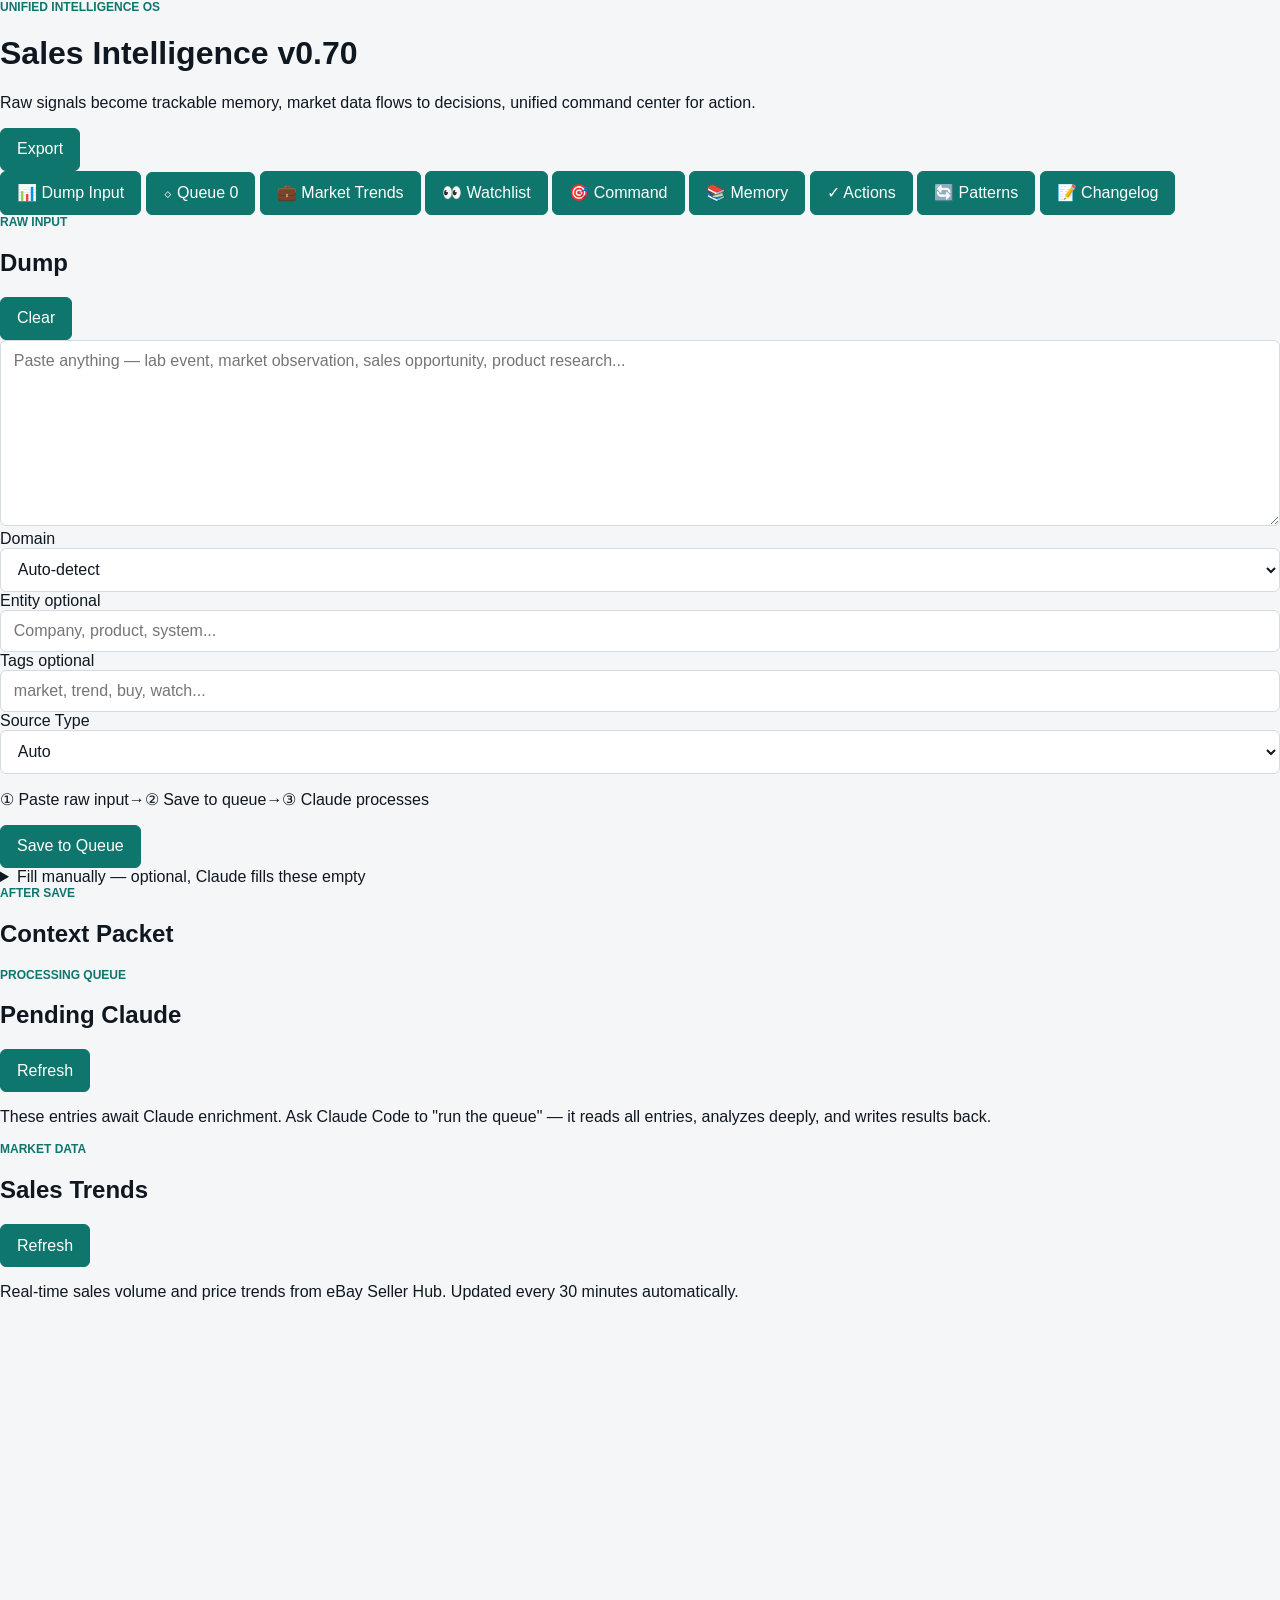
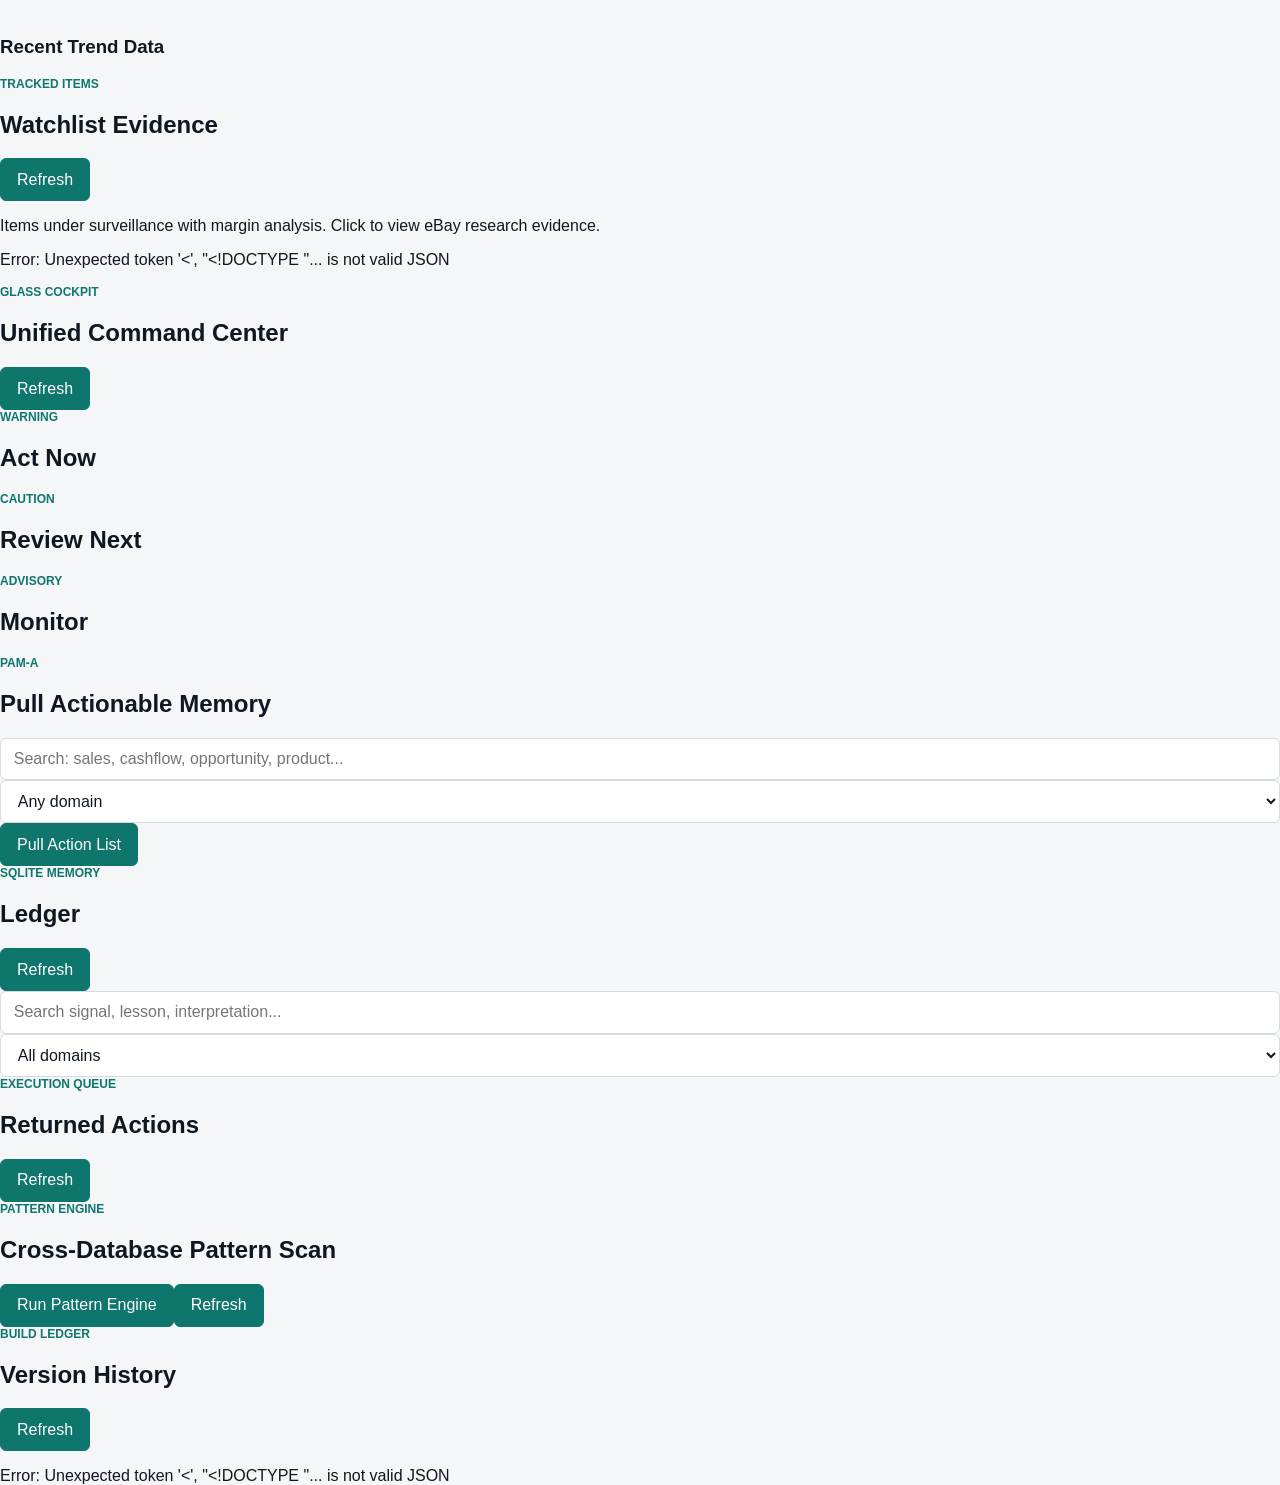
==== commit d5c5fa1e: "LOOP #3: Improve workflow clarity and user guidance Major improvements to user experience based on f" ====
--- a/index.html
+++ b/index.html
@@ -7,6 +7,32 @@
   <link rel="stylesheet" href="/styles.css" />
 </head>
 <body>
+  <!-- WELCOME MODAL -->
+  <div id="welcomeModal" class="modal-overlay" style="display: none;">
+    <div class="modal-card">
+      <h2>Welcome to Signal Tracker</h2>
+      <p class="subtitle">Track observations. Discover patterns. Make better decisions.</p>
+
+      <div class="value-prop">
+        <div><span>📥</span><h4>Save Observations</h4><p>Paste market trends, ideas, research</p></div>
+        <div><span>🤖</span><h4>AI Enrichment</h4><p>Claude finds patterns & insights</p></div>
+        <div><span>📊</span><h4>Discover Patterns</h4><p>Connect signals, see cross-domain themes</p></div>
+      </div>
+
+      <h3>3-Step Quick Start</h3>
+      <ol>
+        <li>Click <strong>Input</strong> and paste an observation</li>
+        <li>Click <strong>Save</strong> (Claude enriches automatically)</li>
+        <li>Go to <strong>Dashboard</strong> to see results</li>
+      </ol>
+
+      <div class="modal-buttons">
+        <button id="loadDemoBtn" class="primary">Load Sample Data</button>
+        <button id="closeWelcomeBtn" class="secondary">Start Fresh</button>
+      </div>
+    </div>
+  </div>
+
   <header class="app-header">
     <div>
       <p class="eyebrow">Unified Intelligence OS</p>
--- a/styles.css
+++ b/styles.css
@@ -633,3 +633,96 @@
     grid-template-columns: 1fr;
   }
 }
+
+/* WELCOME MODAL */
+.modal-overlay {
+  position: fixed;
+  top: 0;
+  left: 0;
+  right: 0;
+  bottom: 0;
+  background: rgba(15, 23, 32, 0.5);
+  display: flex;
+  align-items: center;
+  justify-content: center;
+  z-index: 1000;
+}
+
+.modal-overlay.hidden {
+  display: none;
+}
+
+.modal-card {
+  background: var(--panel);
+  border-radius: var(--radius);
+  box-shadow: var(--shadow);
+  max-width: 500px;
+  width: 90%;
+  padding: 2rem;
+}
+
+.modal-card h2 {
+  margin: 0 0 0.5rem 0;
+  font-size: 1.5rem;
+}
+
+.modal-card .subtitle {
+  margin: 0 0 2rem 0;
+  color: var(--muted);
+  font-size: 0.95rem;
+}
+
+.value-prop {
+  display: flex;
+  flex-direction: column;
+  gap: 1rem;
+  margin: 1.5rem 0;
+}
+
+.value-prop > div {
+  display: flex;
+  gap: 1rem;
+  align-items: flex-start;
+}
+
+.value-prop span {
+  font-size: 1.5rem;
+  flex-shrink: 0;
+}
+
+.value-prop h4 {
+  margin: 0 0 0.25rem 0;
+  font-size: 0.95rem;
+}
+
+.value-prop p {
+  margin: 0;
+  font-size: 0.85rem;
+  color: var(--muted);
+}
+
+.modal-card h3 {
+  margin: 1.5rem 0 0.75rem 0;
+  font-size: 1rem;
+}
+
+.modal-card ol {
+  margin: 0;
+  padding-left: 1.5rem;
+  color: var(--muted);
+}
+
+.modal-card li {
+  margin: 0.5rem 0;
+  font-size: 0.9rem;
+}
+
+.modal-buttons {
+  display: flex;
+  gap: 0.75rem;
+  margin-top: 1.5rem;
+}
+
+.modal-buttons button {
+  flex: 1;
+}
